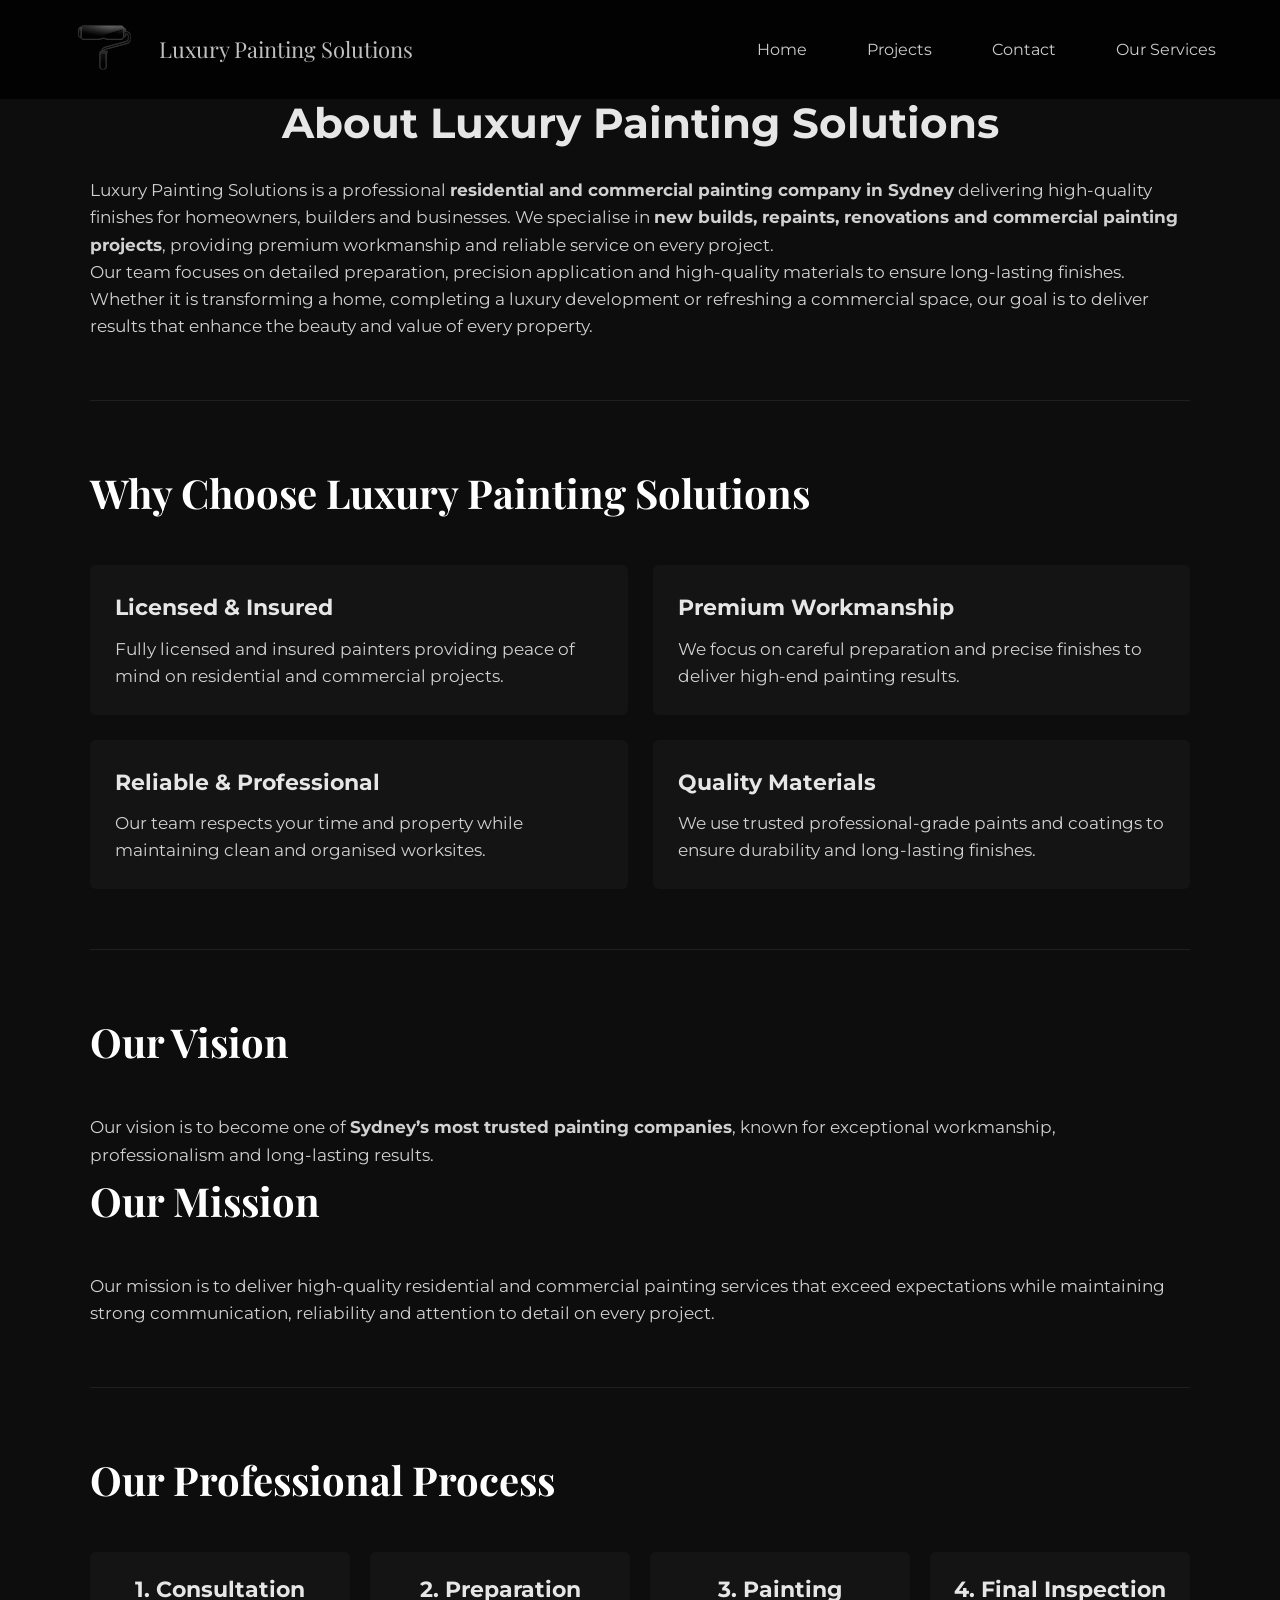
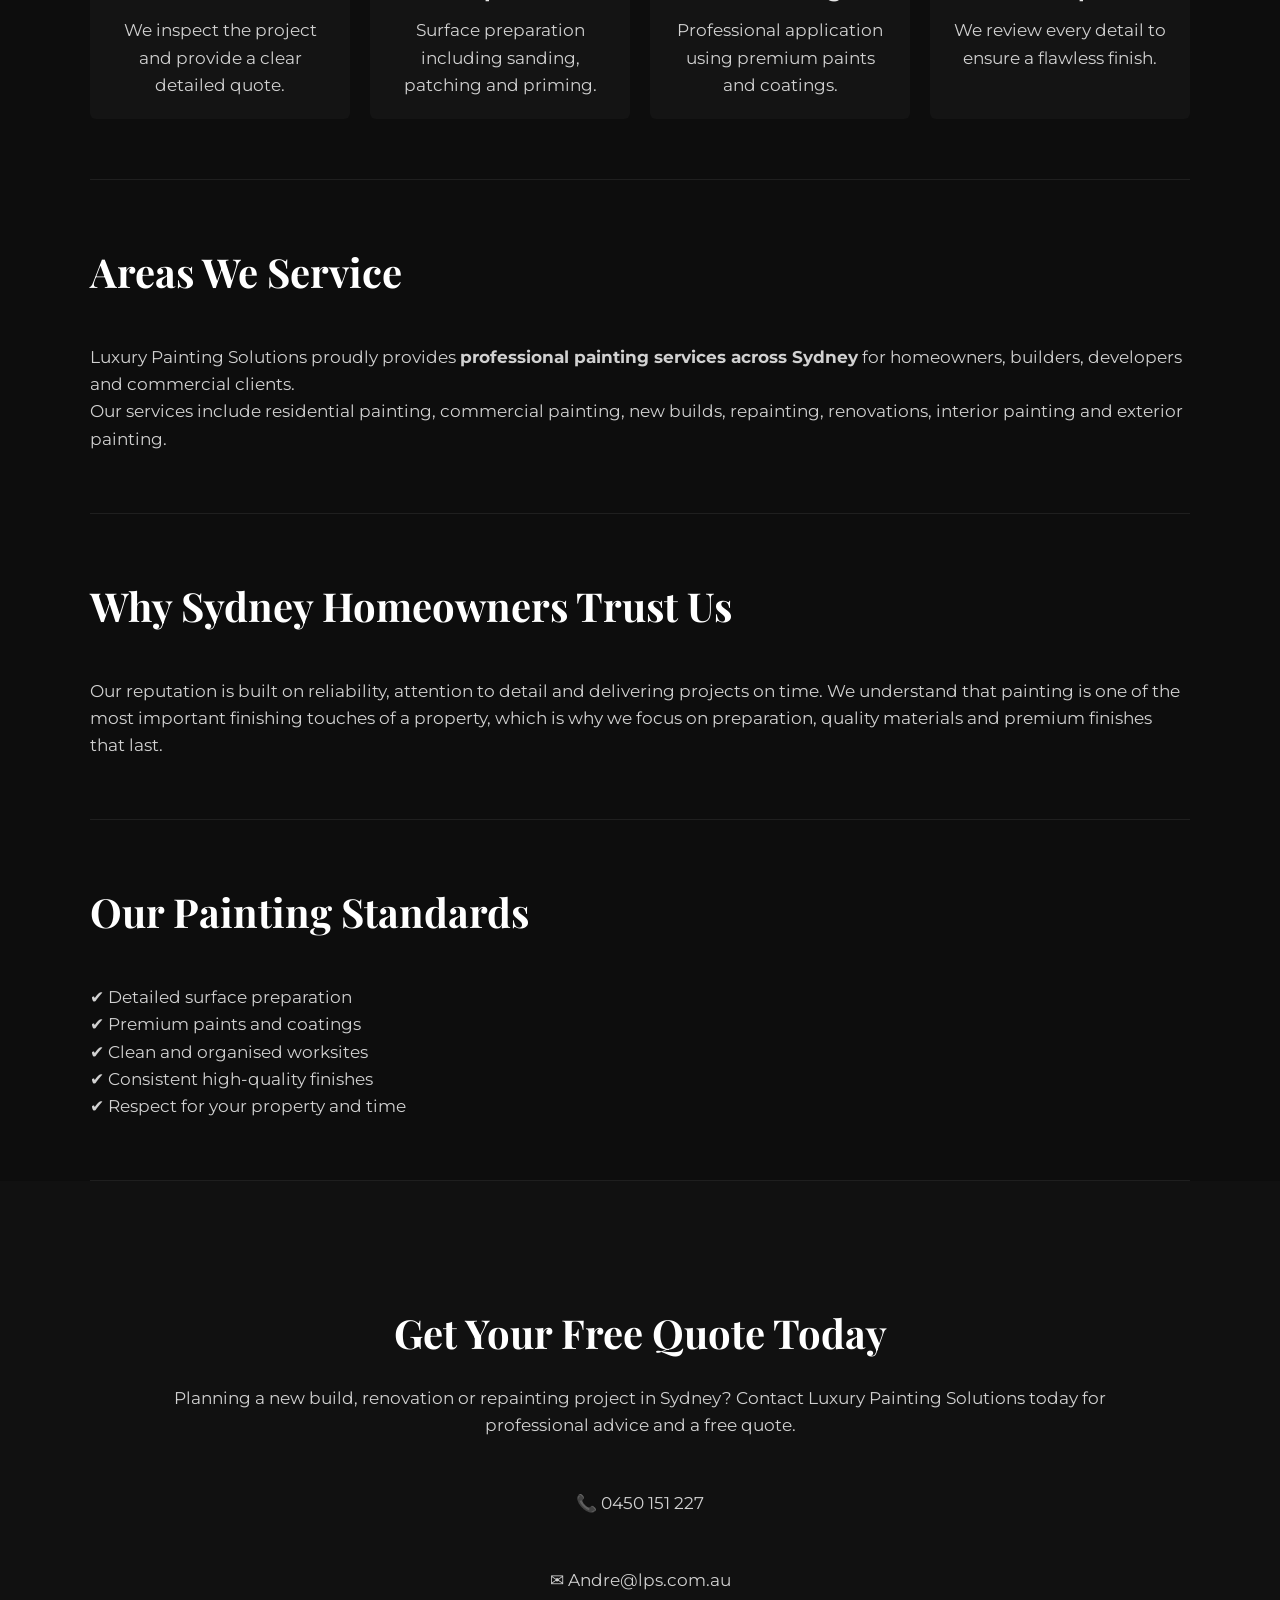
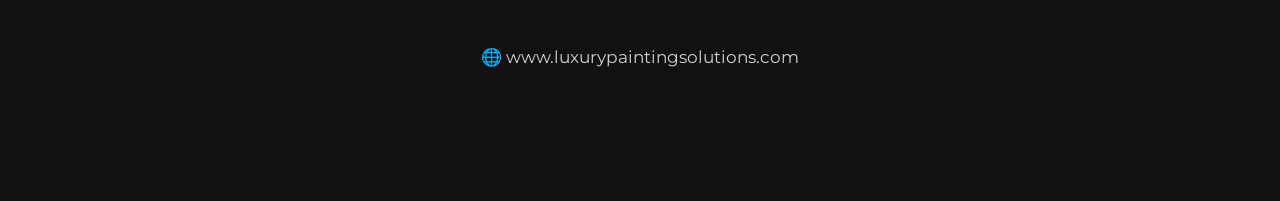
==== about.html @ 37a1fdbe "Initial website upload" ====
<!DOCTYPE html>
<html lang="en">

<head>
  <meta charset="UTF-8">
  <meta name="viewport" content="width=device-width, initial-scale=1.0">

  <title>About Us | Luxury Painting Solutions Sydney</title>
  <meta name="description"
    content="Luxury Painting Solutions is a professional residential and commercial painting company in Sydney specialising in new builds, repaints and premium finishes.">

  <style>
    body {
      font-family: Arial, Helvetica, sans-serif;
      margin: 0;
      background-color: #0d0d0d;
      color: #f5f5f5;
      line-height: 1.6;
    }

    .container {
      width: 90%;
      max-width: 1100px;
      margin: auto;
      padding: 60px 0;
    }

    h1 {
      font-size: 42px;
      margin-bottom: 20px;
      text-align: center;
      margin-top: 30px;
    }

    h2 {
      font-size: 30px;
      margin-bottom: 15px;
      color: #ffffff;
    }

    h3 {
      font-size: 22px;
      margin-bottom: 10px;
    }

    p {
      font-size: 17px;
      color: #d1d1d1;
    }

    .section {
      border-bottom: 1px solid #1f1f1f;
    }

    .features {
      display: grid;
      grid-template-columns: 1fr 1fr;
      gap: 25px;
      margin-top: 20px;
    }

    .feature-box {
      background: #141414;
      padding: 25px;
      border-radius: 6px;
    }

    .process {
      display: grid;
      grid-template-columns: repeat(4, 1fr);
      gap: 20px;
      margin-top: 20px;
    }

    .process-box {
      background: #141414;
      padding: 20px;
      border-radius: 6px;
      text-align: center;
    }

    .cta {
      text-align: center;
      background: #111;
      padding: 60px 20px;
    }

    .cta h2 {
      margin-bottom: 20px;
    }

    .contact {
      font-size: 18px;
      margin-top: 15px;
    }

    @media(max-width:768px) {

      .features {
        grid-template-columns: 1fr;
      }

      .process {
        grid-template-columns: 1fr;
      }

      h1 {
        font-size: 32px;
      }

    }
  </style>
</head>

<body>

  <header>
    <div class="logo">
      <a href="index.html"><img src="images/logo.png" class="logo-img" alt="Luxury Painting Solutions"></a>
      Luxury Painting Solutions
    </div>

    <nav class="nav-links">
      <a href="index.html#hero">Home</a>
      <a href="index.html#projects">Projects</a>
      <a href="index.html#contact">Contact</a>
      <a href="services.html">Our Services</a>
    </nav>

    <div class="hamburger">
      <span></span>
      <span></span>
      <span></span>
    </div>
  </header>


  <link rel="stylesheet" href="style.css">

  <link
    href="https://fonts.googleapis.com/css2?family=Playfair+Display:wght@500;700&family=Montserrat:wght@300;400;600&display=swap"
    rel="stylesheet">

  </header>

  <section class="container section">

    <h1>About Luxury Painting Solutions</h1>

    <p>
      Luxury Painting Solutions is a professional <strong>residential and commercial painting company in Sydney</strong>
      delivering high-quality finishes for homeowners, builders and businesses. We specialise in <strong>new builds,
        repaints, renovations and commercial painting projects</strong>, providing premium workmanship and reliable
      service on every project.
    </p>

    <p>
      Our team focuses on detailed preparation, precision application and high-quality materials to ensure long-lasting
      finishes. Whether it is transforming a home, completing a luxury development or refreshing a commercial space, our
      goal is to deliver results that enhance the beauty and value of every property.
    </p>

  </section>


  <section class="container section">

    <h2>Why Choose Luxury Painting Solutions</h2>

    <div class="features">

      <div class="feature-box">
        <h3>Licensed & Insured</h3>
        <p>Fully licensed and insured painters providing peace of mind on residential and commercial projects.</p>
      </div>

      <div class="feature-box">
        <h3>Premium Workmanship</h3>
        <p>We focus on careful preparation and precise finishes to deliver high-end painting results.</p>
      </div>

      <div class="feature-box">
        <h3>Reliable & Professional</h3>
        <p>Our team respects your time and property while maintaining clean and organised worksites.</p>
      </div>

      <div class="feature-box">
        <h3>Quality Materials</h3>
        <p>We use trusted professional-grade paints and coatings to ensure durability and long-lasting finishes.</p>
      </div>

    </div>

  </section>


  <section class="container section">

    <h2>Our Vision</h2>

    <p>
      Our vision is to become one of <strong>Sydney’s most trusted painting companies</strong>, known for exceptional
      workmanship, professionalism and long-lasting results.
    </p>

    <h2>Our Mission</h2>

    <p>
      Our mission is to deliver high-quality residential and commercial painting services that exceed expectations while
      maintaining strong communication, reliability and attention to detail on every project.
    </p>

  </section>


  <section class="container section">

    <h2>Our Professional Process</h2>

    <div class="process">

      <div class="process-box">
        <h3>1. Consultation</h3>
        <p>We inspect the project and provide a clear detailed quote.</p>
      </div>

      <div class="process-box">
        <h3>2. Preparation</h3>
        <p>Surface preparation including sanding, patching and priming.</p>
      </div>

      <div class="process-box">
        <h3>3. Painting</h3>
        <p>Professional application using premium paints and coatings.</p>
      </div>

      <div class="process-box">
        <h3>4. Final Inspection</h3>
        <p>We review every detail to ensure a flawless finish.</p>
      </div>

    </div>

  </section>


  <section class="container section">

    <h2>Areas We Service</h2>

    <p>
      Luxury Painting Solutions proudly provides <strong>professional painting services across Sydney</strong> for
      homeowners, builders, developers and commercial clients.
    </p>

    <p>
      Our services include residential painting, commercial painting, new builds, repainting, renovations, interior
      painting and exterior painting.
    </p>

  </section>


  <section class="container section">

    <h2>Why Sydney Homeowners Trust Us</h2>

    <p>
      Our reputation is built on reliability, attention to detail and delivering projects on time. We understand that
      painting is one of the most important finishing touches of a property, which is why we focus on preparation,
      quality materials and premium finishes that last.
    </p>

  </section>


  <section class="container section">

    <h2>Our Painting Standards</h2>

    <p>
      ✔ Detailed surface preparation<br>
      ✔ Premium paints and coatings<br>
      ✔ Clean and organised worksites<br>
      ✔ Consistent high-quality finishes<br>
      ✔ Respect for your property and time
    </p>

  </section>


  <section class="cta">

    <h2>Get Your Free Quote Today</h2>

    <p>
      Planning a new build, renovation or repainting project in Sydney? Contact Luxury Painting Solutions today for
      professional advice and a free quote.
    </p>

    <div class="contact">
      <p>📞 0450 151 227</p>
      <p>✉ Andre@lps.com.au</p>
      <p>🌐 www.luxurypaintingsolutions.com</p>
    </div>

  </section>

  <script src="script.js"></script>

</body>

</html>
---- style.css ----
/* ===================== GLOBAL ===================== */
* {
  margin: 0;
  padding: 0;
  box-sizing: border-box;
}

body {
  font-family: 'Montserrat', sans-serif;
  background: #0d0d0d;
  color: #e6e6e6;
  line-height: 1.6;
}

h2 {
  font-family: 'Playfair Display', serif;
  font-size: 40px;
  margin-bottom: 40px;
}

/* ===================== HEADER ===================== */
header {
  display: flex;
  justify-content: space-between;
  align-items: center;
  padding: 20px 10%;
  background: rgba(0, 0, 0, 0.8);
  position: fixed;
  width: 100%;
  height: 70px;
  z-index: 1000;
}

.logo {
  display: flex;
  align-items: center;
  gap: 15px;
  font-family: 'Playfair Display', serif;
  font-size: 22px;
  color: silver;
}

.logo-img {
  height: 60px;
  width: auto;
  filter: drop-shadow(0 0 0.5px silver);
}

nav a {
  color: #ccc;
  margin-left: 30px;
  text-decoration: none;
  transition: 0.3s;
}

nav a:hover {
  color: white;
}

/* ===================== HERO ===================== */
.hero {
  height: 100vh;
  background: url('images/hero-large.jpg') center/cover no-repeat fixed;
  display: flex;
  align-items: center;
  justify-content: center;
  text-align: center;
  padding-top: 80px;
  position: relative;
}

.hero-overlay {
  position: absolute;
  top: 0;
  left: 0;
  width: 100%;
  height: 100%;
  background: rgba(0, 0, 0, 0.35);
  display: flex;
  align-items: center;
  justify-content: center;
  flex-direction: column;
}

.hero-content h1 {
  font-size: 70px;
  color: silver;
  margin-bottom: 20px;
}

.hero-content p {
  font-size: 24px;
  color: #e6e6e6;
  margin-bottom: 30px;
}

.btn-primary {
  display: inline-block;
  padding: 15px 40px;
  background: linear-gradient(45deg, silver, #999);
  color: black;
  text-decoration: none;
  font-weight: 600;
  border-radius: 30px;
  transition: 0.4s;
  cursor: pointer;
}

.btn-primary:hover {
  background: white;
}

/* ===================== SECTIONS ===================== */
section {
  padding: 100px 10%;
}

.credentials {
  display: flex;
  gap: 40px;
  margin-top: 40px;
}

.project-grid {
  display: grid;
  grid-template-columns: repeat(auto-fit, minmax(300px, 1fr));
  gap: 40px;
}

.project-card:hover {
  transform: translateY(-10px);
}

.cta {
  text-align: center;
  background: #111;
  padding: 120px 10% 80px;
}

.cta h2 {
  margin-bottom: 20px;
}

.cta p {
  margin-bottom: 50px;
}

.contact {
  text-align: center;
}

footer {
  text-align: center;
  padding: 30px;
  background: #000;
  font-size: 14px;
  color: #888;
}

/* ===================== MODAL ===================== */
.modal {
  display: none;
  position: fixed;
  z-index: 2000;
  left: 0;
  top: 0;
  width: 100%;
  height: 100%;
  overflow: auto;
  background-color: rgba(0, 0, 0, 0);
  transition: 0.5s;
}

.modal.show {
  display: block;
  background-color: rgba(0, 0, 0, 0.8);
}

.modal-content {
  background-color: #1a1a1a;
  margin: 80px auto;
  padding: 40px;
  border-radius: 20px;
  max-width: 500px;
  color: #e6e6e6;
  box-shadow: 0 0 30px rgba(255, 255, 255, 0.1);
  position: relative;
  transform: scale(0.8);
  opacity: 0;
  transition: transform 0.5s ease, opacity 0.5s ease;
}

.modal.show .modal-content {
  transform: scale(1);
  opacity: 1;
}

.close {
  color: #ccc;
  position: absolute;
  top: 20px;
  right: 25px;
  font-size: 28px;
  font-weight: bold;
  cursor: pointer;
}

.close:hover {
  color: white;
}

.modal-content h2 {
  font-family: 'Playfair Display', serif;
  font-size: 32px;
  text-align: center;
  margin-bottom: 30px;
  color: silver;
  opacity: 0;
  transform: translateY(-10px);
  transition: all 0.5s ease 0.2s;
}

.modal.show .modal-content h2 {
  opacity: 1;
  transform: translateY(0);
}

.form-group {
  margin-bottom: 20px;
  opacity: 0;
  transform: translateY(10px);
  transition: all 0.5s ease;
}

.modal.show .form-group {
  opacity: 1;
  transform: translateY(0);
}

.form-group label {
  display: block;
  margin-bottom: 6px;
  font-weight: 600;
  color: #ccc;
}

.form-group input,
.form-group textarea {
  width: 100%;
  padding: 12px;
  border-radius: 10px;
  border: none;
  background: #0d0d0d;
  color: white;
  font-size: 16px;
  outline: none;
  transition: 0.3s;
}

.form-group textarea {
  resize: vertical;
  min-height: 120px;
}

.form-group input:focus {
  box-shadow: 0 0 10px silver;
}

.submit-btn {
  display: block;
  width: 100%;
  padding: 15px;
  border-radius: 30px;
  border: none;
  font-size: 18px;
  font-weight: 600;
  background: linear-gradient(45deg, silver, #999);
  color: black;
  cursor: pointer;
  transition: all 0.4s ease;
  opacity: 0;
  transform: translateY(10px);
}

.modal.show .submit-btn {
  opacity: 1;
  transform: translateY(0);
}

/* ===================== GALLERY ===================== */
.gallery-section {
  background: #111;
}

.gallery-tabs {
  text-align: center;
  margin-bottom: 40px;
}

.tab-btn {
  padding: 12px 30px;
  margin: 0 10px;
  background: transparent;
  border: 1px solid silver;
  color: silver;
  cursor: pointer;
  border-radius: 25px;
  transition: 0.3s;
}

.tab-btn.active,
.tab-btn:hover {
  background: linear-gradient(45deg, silver, #999);
  color: black;
}

.slider {
  position: relative;
  max-width: 900px;
  margin: 0 auto;
}

/* Контейнер слайду */
.slides {
  display: none;
  position: relative;
  max-width: 900px;
  margin: 0 auto;
  background: #111;
  border-radius: 15px;
  overflow: hidden;
}

.slides.active {
  display: block;
}

/* Сам слайд */
.slide {
  width: 100%;
  display: none;
  text-align: center;
}

.slide.active {
  display: block;
}

.slide img,
.slide video {
  max-width: 100%;
  max-height: 80vh;
  width: auto;
  height: auto;
  margin: 0 auto;
  display: block;
  border-radius: 10px;
  object-fit: contain;
  background: #111;
}

/* ======= Невидимі кнопки для навігації ======= */
.slider-controls {
  position: absolute;
  top: 0;
  left: 0;
  width: 100%;
  height: 100%;
  display: flex;
  justify-content: space-between;
}

.slider-controls button {
  width: 50%;
  /* покриває ліву та праву половину слайду */
  height: 100%;
  background: transparent;
  /* невидимі */
  border: none;
  cursor: pointer;
}

.slider-controls button:hover {
  /* Можна додати легкий ефект при наведенні, наприклад змінити курсор */
  cursor: pointer;
}

/* ===================== SCROLL REVEAL ===================== */
.gallery-item {
  overflow: hidden;
  border-radius: 15px;
  opacity: 0;
  transform: translateY(40px);
  transition: all 0.8s ease;
}

.gallery-item img,
.gallery-item video {
  width: 100%;
  height: 100%;
  object-fit: cover;
  border-radius: 15px;
  transition: transform 0.6s ease;
}

.gallery-item:hover img,
.gallery-item:hover video {
  transform: scale(1.05);
}

.gallery-item.show {
  opacity: 1;
  transform: translateY(0);
}


/* ===================== PROJECT MODAL ===================== */

.project-modal {
  display: none;
  position: fixed;
  inset: 0;
  background: rgba(0, 0, 0, 0.6);
  /* м’яке затемнення */
  backdrop-filter: blur(4px);
  align-items: center;
  justify-content: center;
  z-index: 3000;
  padding: 40px;
}

.project-modal.show {
  display: flex;
}

.project-modal .modal-media {
  background: #111;
  padding: 20px;
  border-radius: 20px;
  max-width: 1000px;
  max-height: 85vh;
  width: 100%;
  box-shadow: 0 0 40px rgba(255, 255, 255, 0.15);
  animation: fadeScale 0.3s ease;
  display: flex;
  align-items: center;
  justify-content: center;
}

.project-modal img,
.project-modal video {
  max-width: 100%;
  max-height: 75vh;
  border-radius: 15px;
}

@keyframes fadeScale {
  from {
    opacity: 0;
    transform: scale(0.9);
  }

  to {
    opacity: 1;
    transform: scale(1);
  }
}

/* ===== Gallery Content Toggle ===== */

.gallery-content {
  display: none;
}

.gallery-content.active {
  display: grid;
}

/* ===== FIXED PROJECT CARD MEDIA ===== */

.project-card {
  position: relative;
  overflow: hidden;
  border-radius: 15px;
  aspect-ratio: 4 / 3;
  /* фіксована висота */
  background: #111;
  cursor: pointer;
  transition: transform 0.4s ease;
}

.project-card:hover {
  transform: translateY(-8px);
}

.project-card img,
.project-card video {
  width: 100%;
  height: 100%;
  object-fit: cover;
  /* ключ до ідеального вигляду */
  display: block;
  border-radius: 15px;
  transition: transform 0.6s ease;
}

.project-card:hover img,
.project-card:hover video {
  transform: scale(1.08);
}





/* ==================== HEADER ==================== */
header {
  flex-wrap: wrap;
  justify-content: space-between;
  align-items: center;
  padding: 15px 5%;
  background: rgba(0, 0, 0, 0.8);
  position: fixed;
  width: 100%;
  height: auto;
  z-index: 1000;
  flex-wrap: wrap;
}

.logo {
  display: flex;
  align-items: center;
  gap: 15px;
  font-family: 'Playfair Display', serif;
  font-size: 22px;
  color: silver;
}

.logo-img {
  height: 60px;
  width: auto;
  filter: drop-shadow(0 0 0.5px silver);
}

.nav-links {
  display: flex;
  gap: 30px;
}

.nav-links a {
  color: #ccc;
  text-decoration: none;
  transition: 0.3s;
}

.nav-links a:hover {
  color: white;
}

/* ==================== HAMBURGER ==================== */
.hamburger {
  display: none;
  flex-direction: column;
  cursor: pointer;
  gap: 5px;
}

.hamburger span {
  display: block;
  width: 25px;
  height: 3px;
  background: silver;
  border-radius: 2px;
  transition: all 0.3s ease;
}

/* ==================== MOBILE ==================== */
@media(max-width:768px) {
  .nav-links {
    position: absolute;
    top: 70px;
    right: 0;
    background: rgba(0, 0, 0, 0.95);
    height: 0;
    overflow: hidden;
    flex-direction: column;
    width: 100%;
    text-align: center;
    transition: 0.3s ease;
  }

  .nav-links.open {
    height: calc(100vh - 70px);
    padding-top: 20px;
  }

  .nav-links a {
    padding: 15px 0;
    font-size: 18px;
  }

  .hamburger {
    display: flex;
  }
}

/* Гамбургер перетворюється у X при відкритті */
.hamburger.active span:nth-child(1) {
  transform: rotate(45deg) translate(5px, 5px);
}

.hamburger.active span:nth-child(2) {
  opacity: 0;
}

.hamburger.active span:nth-child(3) {
  transform: rotate(-45deg) translate(5px, -5px);
}
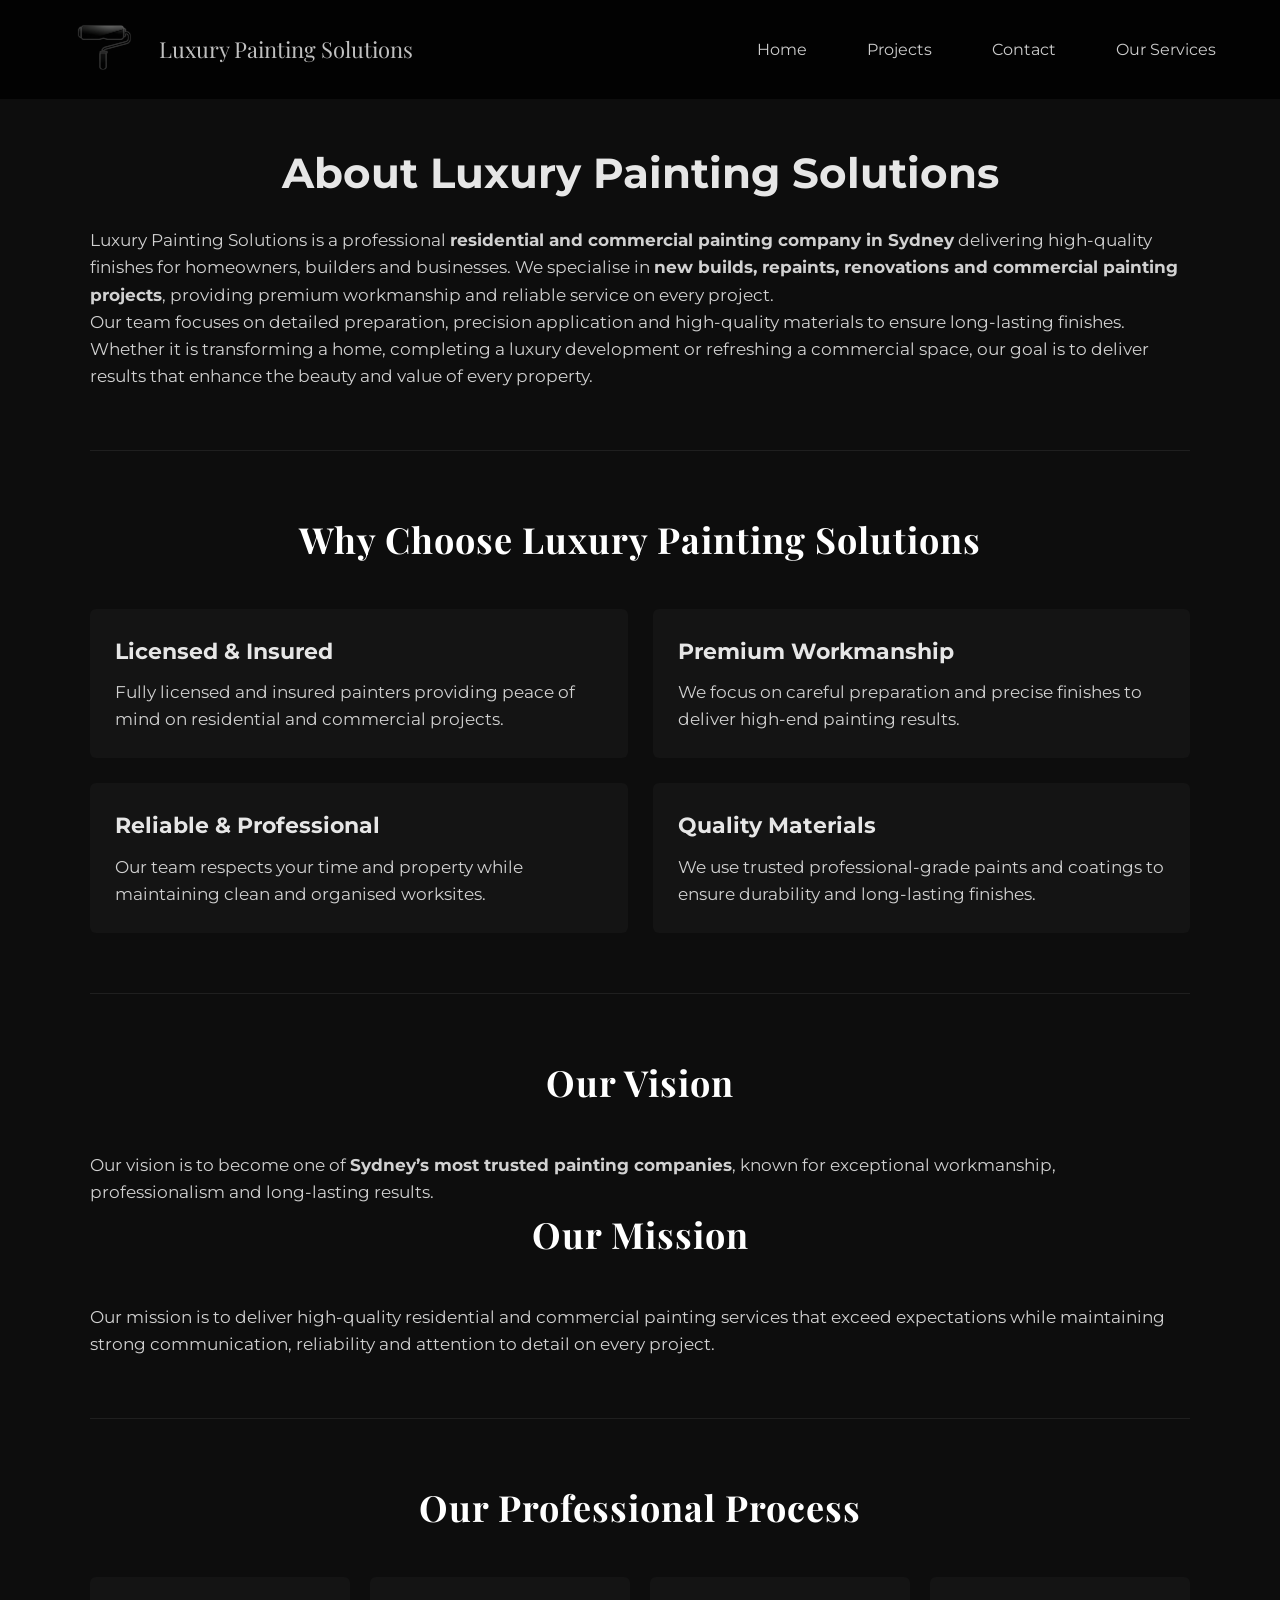
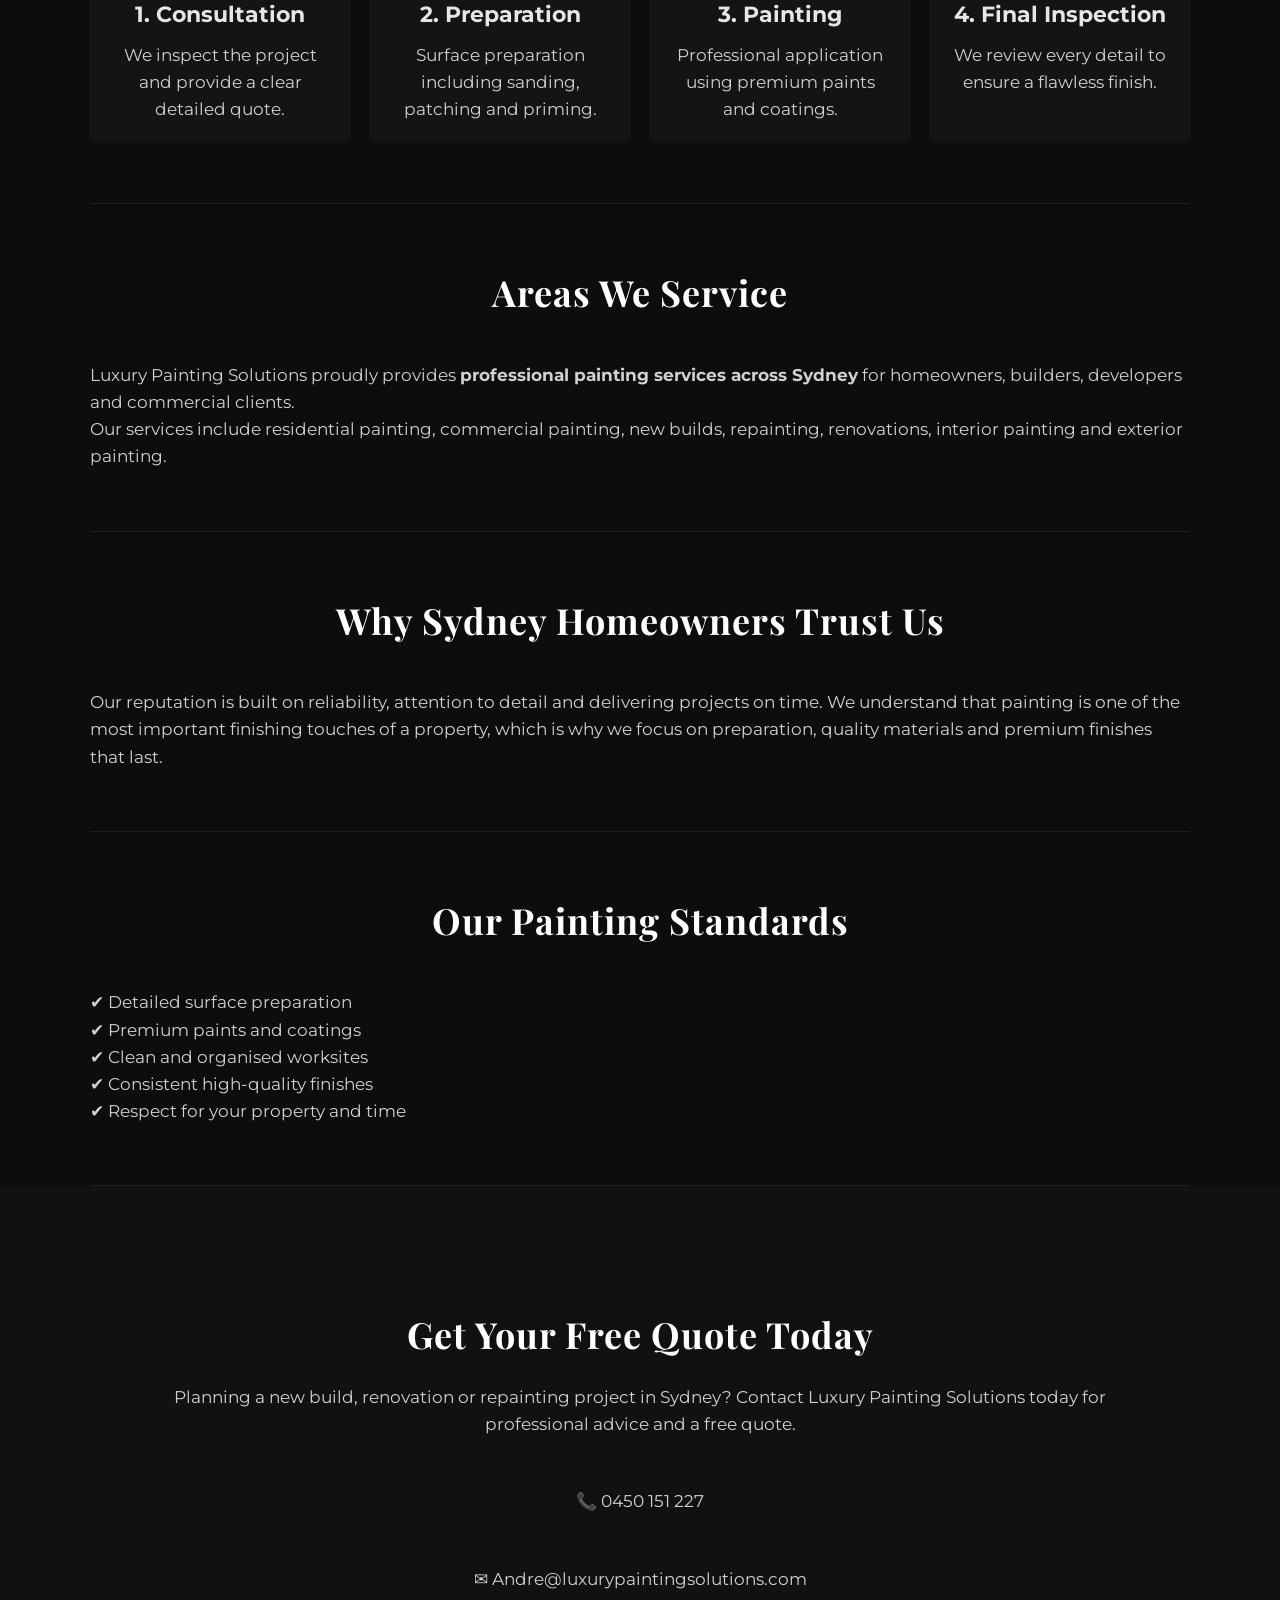
==== commit f6fd0dbb: "Style changes for mobile" ====
--- a/about.html
+++ b/about.html
@@ -145,7 +145,7 @@
 
   <section class="container section">
 
-    <h1>About Luxury Painting Solutions</h1>
+    <h1 class="about-title">About Luxury Painting Solutions</h1>
 
     <p>
       Luxury Painting Solutions is a professional <strong>residential and commercial painting company in Sydney</strong>
@@ -300,8 +300,7 @@
 
     <div class="contact">
       <p>📞 0450 151 227</p>
-      <p>✉ Andre@lps.com.au</p>
-      <p>🌐 www.luxurypaintingsolutions.com</p>
+      <p>✉ Andre@luxurypaintingsolutions.com</p>
     </div>
 
   </section>
--- a/style.css
+++ b/style.css
@@ -18,6 +18,43 @@
   margin-bottom: 40px;
 }
 
+/* ===================== SECTION TITLES ===================== */
+
+section h2 {
+  text-align: center;
+  width: 100%;
+  margin-bottom: 40px;
+  font-size: 36px;
+  letter-spacing: 1px;
+}
+
+@media (max-width: 768px) {
+  section h2 {
+    font-size: 28px;
+  }
+}
+
+/* ===================== SERVICES TITLE ===================== */
+
+.services-title {
+  text-align: center;
+  font-size: 36px;
+  margin-bottom: 40px;
+}
+
+@media (max-width: 768px) {
+  .services-title {
+    font-size: 28px;
+  }
+}
+
+.about-title {
+  margin-top: 80px;
+}
+
+
+
+
 /* ===================== HEADER ===================== */
 header {
   display: flex;
@@ -57,16 +94,21 @@
   color: white;
 }
 
-/* ===================== HERO ===================== */
+/* ================= HERO ================= */
 .hero {
   height: 100vh;
-  background: url('images/hero-large.jpg') center/cover no-repeat fixed;
+  background-image: url('images/hero-large.jpg');
+  background-size: cover;
+  background-position: center center;
+  background-repeat: no-repeat;
   display: flex;
   align-items: center;
   justify-content: center;
   text-align: center;
   padding-top: 80px;
   position: relative;
+  /* убираємо fixed, JS керуватиме паралаксом */
+  background-attachment: scroll;
 }
 
 .hero-overlay {
@@ -92,6 +134,56 @@
   font-size: 24px;
   color: #e6e6e6;
   margin-bottom: 30px;
+}
+
+@media (max-width: 768px) {
+  .hero {
+    height: 70vh;
+  }
+
+  .hero-content h1 {
+    font-size: 36px;
+  }
+
+  .hero-content p {
+    font-size: 18px;
+    margin-bottom: 20px;
+  }
+}
+
+.hero-content h1 {
+  font-size: 3rem;
+  margin-bottom: 20px;
+}
+
+.hero-content .btn {
+  padding: 12px 30px;
+  background-color: #e6b800;
+  color: black;
+  text-decoration: none;
+  font-weight: bold;
+  border-radius: 5px;
+  transition: 0.3s;
+}
+
+.hero-content .btn:hover {
+  background-color: #ffcc33;
+}
+
+/* Мобільні пристрої */
+@media (max-width: 768px) {
+  .hero {
+    height: 70vh;
+    /* трохи менша висота */
+  }
+
+  .hero-content h1 {
+    font-size: 2rem;
+  }
+
+  .hero-content .btn {
+    padding: 10px 25px;
+  }
 }
 
 .btn-primary {
@@ -115,10 +207,29 @@
   padding: 100px 10%;
 }
 
+/* ================= ABOUT SECTION ================= */
+.about p {
+  margin-bottom: 30px;
+  /* відстань між параграфом і credentials */
+}
+
 .credentials {
   display: flex;
-  gap: 40px;
-  margin-top: 40px;
+  flex-direction: column;
+  /* стовпчик */
+  align-items: flex-start;
+  /* по лівому краю */
+  gap: 15px;
+  /* відстань між блоками Licensed, ABN, Specialisation */
+}
+
+.credentials>div {
+  padding: 0;
+  /* без відступів */
+  background: none;
+  /* без фону */
+  text-align: left;
+  /* вирівняно по лівому краю */
 }
 
 .project-grid {
@@ -615,4 +726,57 @@
 
 .hamburger.active span:nth-child(3) {
   transform: rotate(-45deg) translate(5px, -5px);
+}
+
+/* ================= BUTTON LIKE GET YOUR QUOTE ================= */
+.btn-quote {
+  display: inline-block;
+  padding: 15px 40px;
+  background: linear-gradient(45deg, silver, #999);
+  color: black;
+  text-decoration: none;
+  font-weight: 600;
+  border-radius: 30px;
+  transition: 0.4s;
+  cursor: pointer;
+  margin-top: 20px;
+  /* відстань від контактів */
+}
+
+.btn-quote:hover {
+  background: linear-gradient(45deg, #999, silver);
+}
+
+/* ===================== MOBILE HEADER ===================== */
+
+@media (max-width: 768px) {
+
+  header {
+    position: relative;
+    display: flex;
+    align-items: center;
+    justify-content: center;
+    height: 70px;
+  }
+
+  .logo {
+    position: absolute;
+    left: 10px;
+    filter: drop-shadow(0 0 0.5px silver);
+  }
+
+  .hamburger {
+    position: absolute;
+    right: 10px;
+    font-size: 28px;
+    cursor: pointer;
+  }
+
+  .header-title {
+    text-align: center;
+    font-size: 18px;
+    font-weight: 500;
+    letter-spacing: 1px;
+  }
+
 }
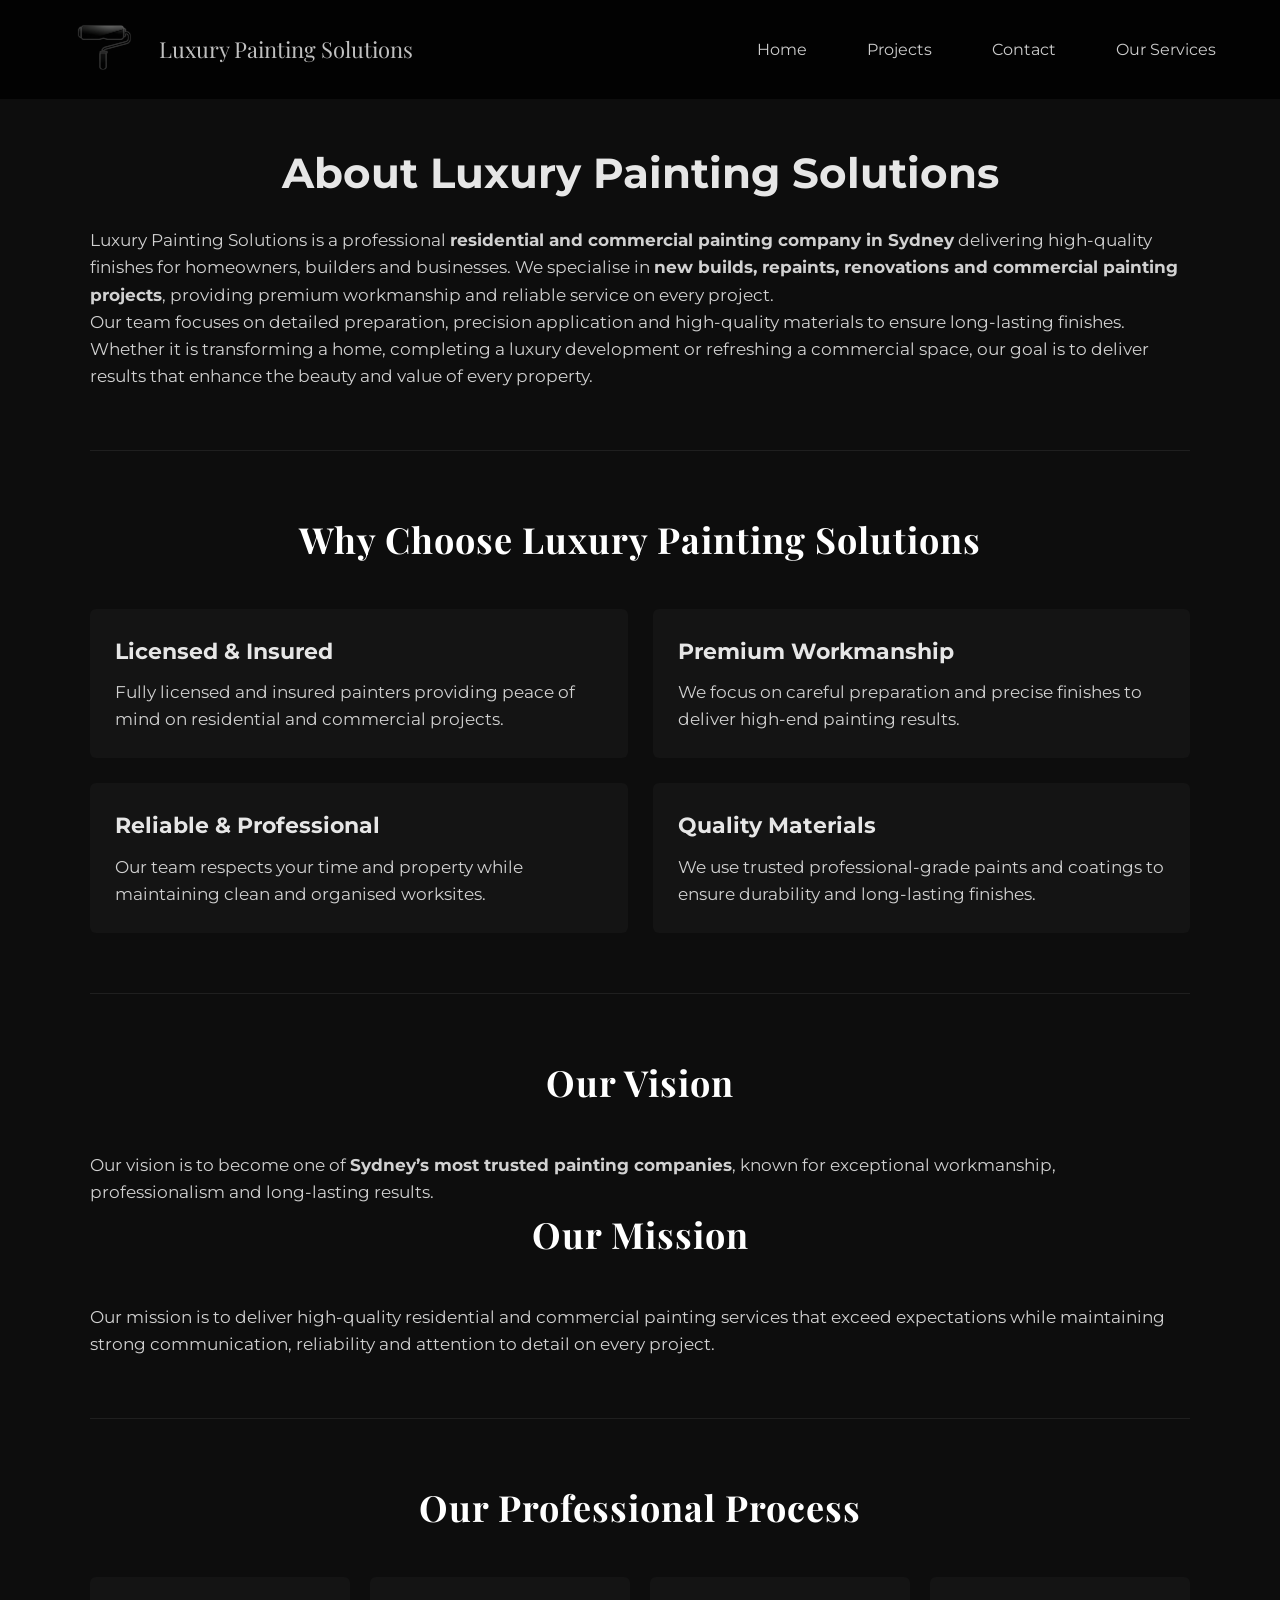
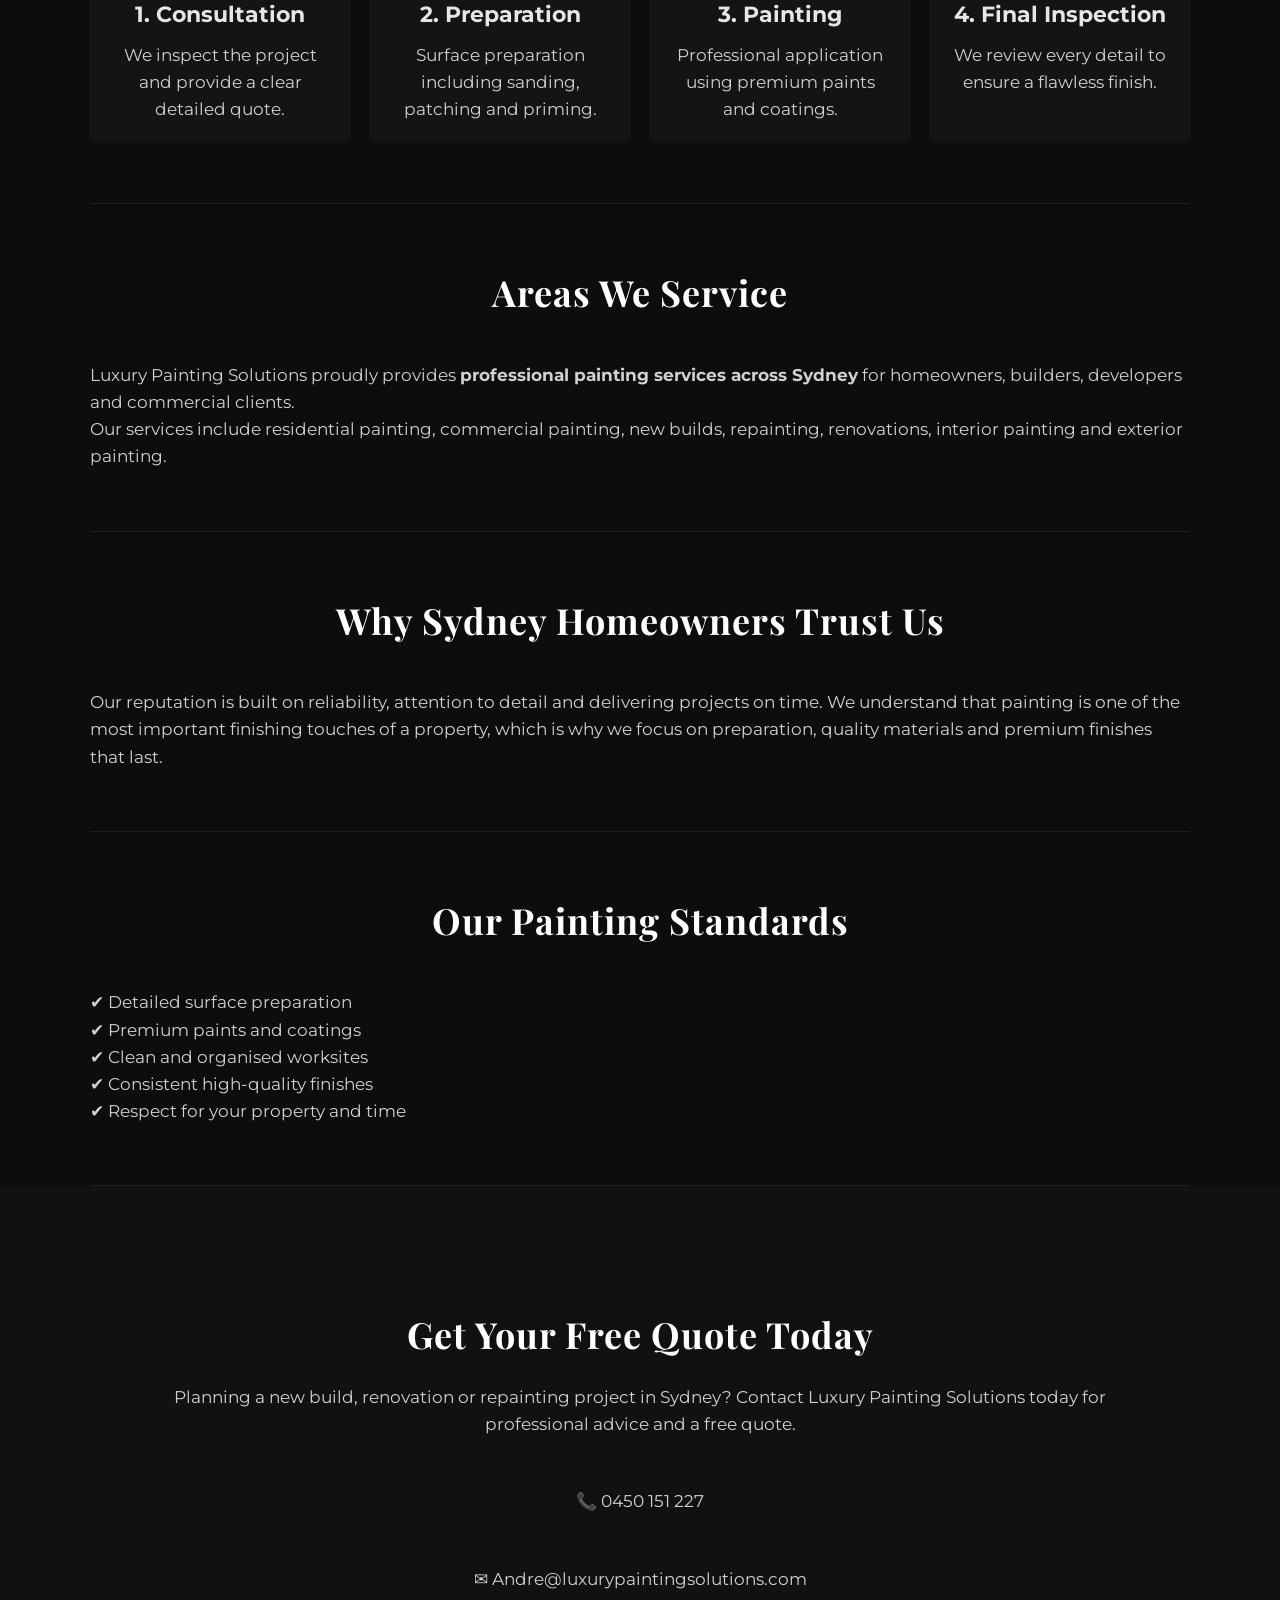
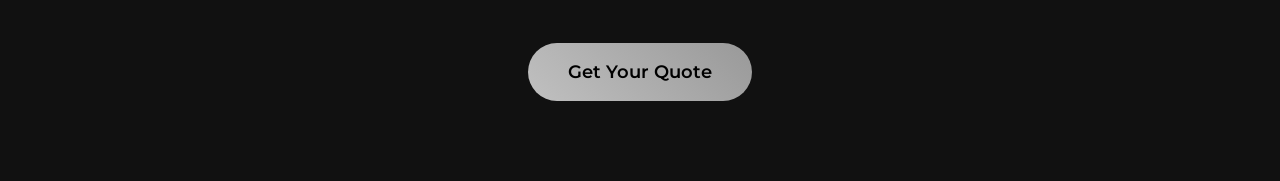
==== commit 9ffd98e0: "buttons add to about and services" ====
--- a/about.html
+++ b/about.html
@@ -8,6 +8,11 @@
   <title>About Us | Luxury Painting Solutions Sydney</title>
   <meta name="description"
     content="Luxury Painting Solutions is a professional residential and commercial painting company in Sydney specialising in new builds, repaints and premium finishes.">
+
+
+
+
+
 
   <style>
     body {
@@ -301,9 +306,43 @@
     <div class="contact">
       <p>📞 0450 151 227</p>
       <p>✉ Andre@luxurypaintingsolutions.com</p>
-    </div>
-
-  </section>
+      <a href="#" class="btn-primary" id="openFormBtn2">Get Your Quote</a>
+    </div>
+
+  </section>
+
+  <div id="quoteModal" class="modal">
+
+    <div class="modal-content">
+
+      <span class="close">&times;</span>
+
+      <h2>Request Your Quote</h2>
+
+      <form action="https://formspree.io/f/mqeykara" method="POST">
+        <div class="form-group">
+          <label>Full Name</label>
+          <input type="text" name="name" required>
+        </div>
+        <div class="form-group">
+          <label>Phone</label>
+          <input type="tel" name="phone" required>
+        </div>
+        <div class="form-group">
+          <label>Email Address</label>
+          <input type="email" name="email" required>
+        </div>
+        <div class="form-group">
+          <label>Additional Information</label>
+          <textarea name="message" rows="4"
+            placeholder="Tell us a little bit about your project so we can help quote you faster."></textarea>
+        </div>
+        <button type="submit" class="submit-btn">Send</button>
+      </form>
+
+    </div>
+  </div>
+
 
   <script src="script.js"></script>
 
--- a/style.css
+++ b/style.css
@@ -752,7 +752,7 @@
 @media (max-width: 768px) {
 
   header {
-    position: relative;
+    position: fixed;
     display: flex;
     align-items: center;
     justify-content: center;
@@ -762,6 +762,10 @@
   .logo {
     position: absolute;
     left: 10px;
+
+  }
+
+  .logo-img {
     filter: drop-shadow(0 0 0.5px silver);
   }
 
